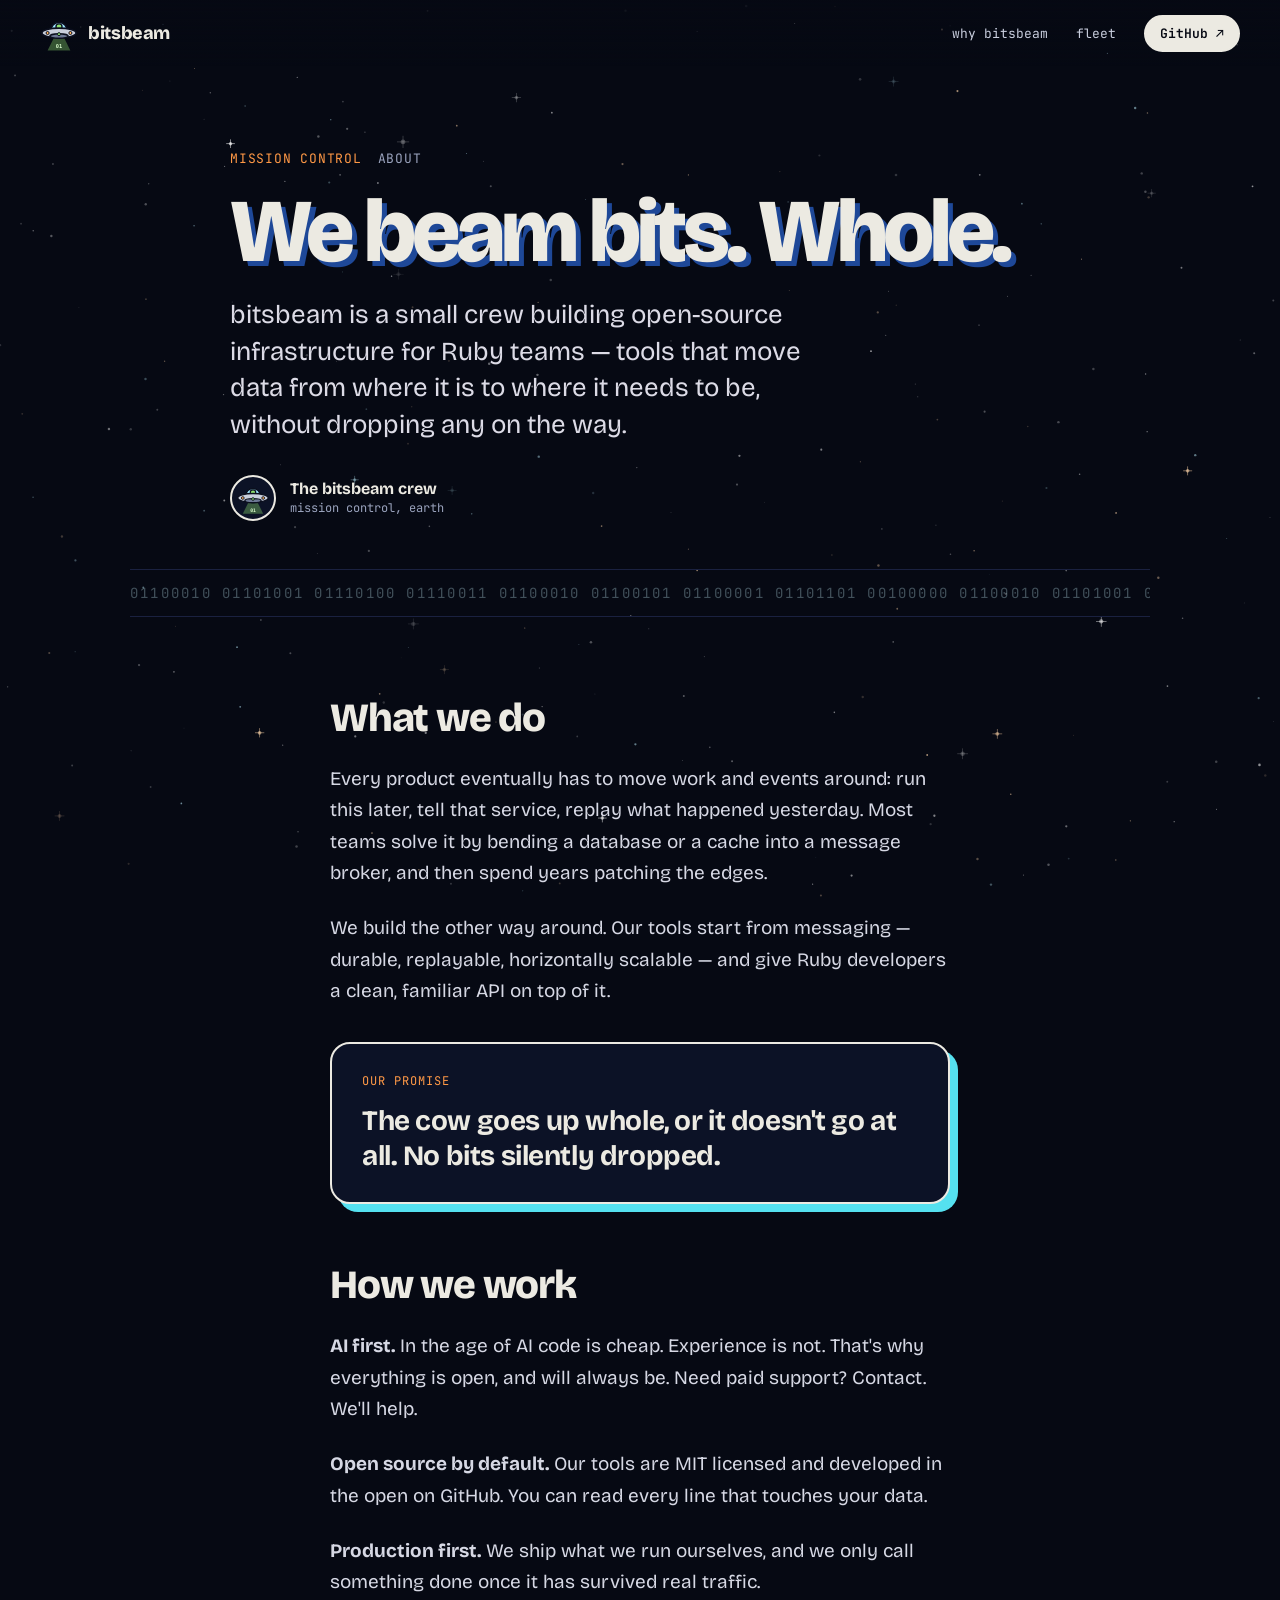
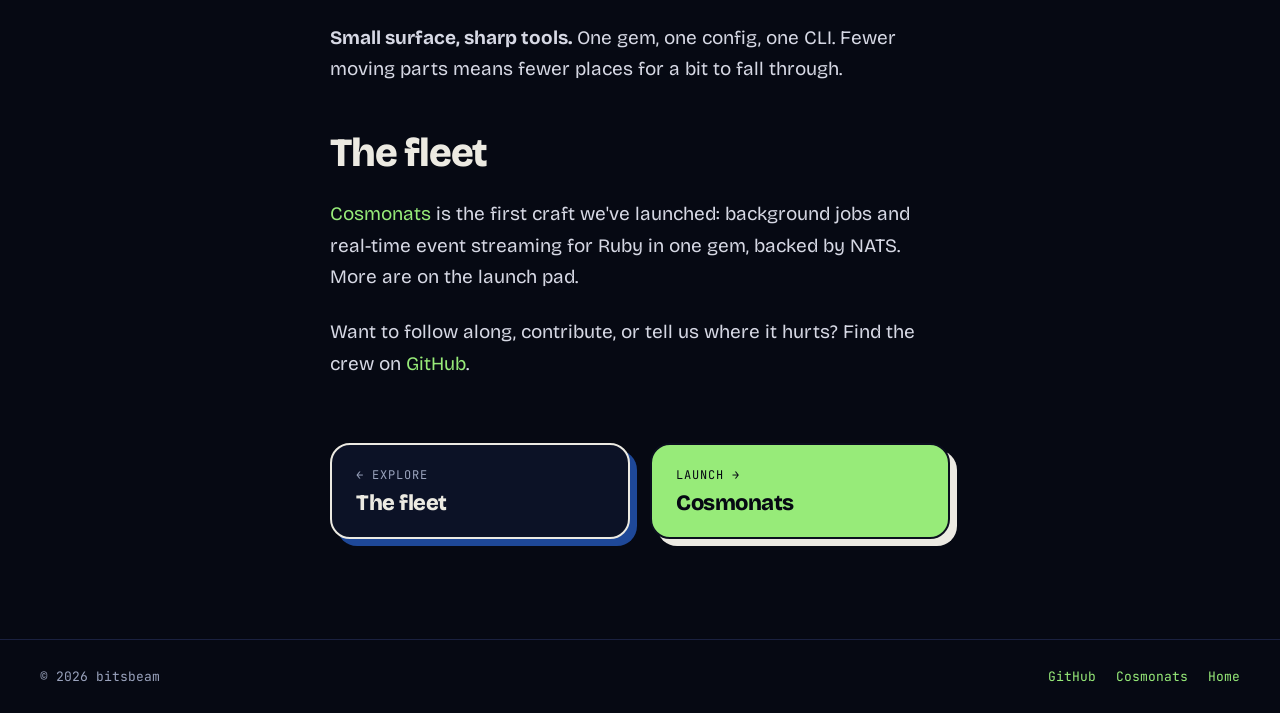
==== about.html @ 46e5582b "feat: add bitsbeam company site with fleet and about page" ====
<!DOCTYPE html>
<html lang="en">
<head>
  <meta charset="utf-8">
  <meta name="viewport" content="width=device-width, initial-scale=1">
  <title>About bitsbeam</title>
  <meta name="description" content="bitsbeam builds open-source infrastructure for Ruby teams — messaging-first tools that move every bit from where it is to where it needs to be.">
  <meta name="theme-color" content="#060913">
  <meta property="og:title" content="About bitsbeam">
  <meta property="og:description" content="Open-source, messaging-first infrastructure for Ruby teams.">
  <meta property="og:image" content="assets/img/logo.svg">
  <link rel="icon" href="assets/img/logo.svg" type="image/svg+xml">

  <link rel="preconnect" href="https://fonts.googleapis.com">
  <link rel="preconnect" href="https://fonts.gstatic.com" crossorigin>
  <link rel="stylesheet" href="https://fonts.googleapis.com/css2?family=Bricolage+Grotesque:opsz,wght@12..96,400..800&family=JetBrains+Mono:wght@400;600&display=swap">
  <link rel="stylesheet" href="assets/application.css">
  <script src="assets/application.js" defer></script>
</head>
<body data-theme="bitsbeam">
  <canvas class="starfield" data-starfield data-density="0.75" data-parallax="0.2" data-shooting-stars="false" aria-hidden="true"></canvas>

  <header class="site-nav">
    <a class="brand" href="index.html" aria-label="bitsbeam home">
      <img class="brand__logo" src="assets/img/logo.svg" alt="" width="38" height="38">
      <span class="brand__name">bitsbeam</span>
    </a>
    <nav class="site-nav__links" aria-label="Primary">
      <a class="nav-secondary" href="index.html#why">why bitsbeam</a>
      <a href="index.html#fleet">fleet</a>
      <a class="pill-link" href="https://github.com/bitsbeam">GitHub ↗</a>
    </nav>
  </header>

  <main>
    <header class="post-header">
      <div class="post-meta">
        <span class="post-meta__accent">Mission control</span>
        <span>About</span>
      </div>
      <h1 class="post-title">We beam bits. Whole.</h1>
      <p class="post-lede">bitsbeam is a small crew building open-source infrastructure for Ruby teams — tools that move data from where it is to where it needs to be, without dropping any on the way.</p>
      <div class="byline">
        <div class="byline__avatar"><img src="assets/img/logo.svg" alt=""></div>
        <div class="byline__text">
          <span class="byline__name">The bitsbeam crew</span>
          <span class="byline__role">mission control, earth</span>
        </div>
      </div>
    </header>

    <div class="ticker" aria-hidden="true">
      <div class="ticker__line">01100010 01101001 01110100 01110011 01100010 01100101 01100001 01101101 00100000 01100010 01101001 01110100 01110011 01100010 01100101 01100001 01101101 00100000 01100010 01101001 01110100 01110011 01100010 01100101 01100001 01101101</div>
    </div>

    <article class="post-body">
      <h2>What we do</h2>
      <p>Every product eventually has to move work and events around: run this later, tell that service, replay what happened yesterday. Most teams solve it by bending a database or a cache into a message broker, and then spend years patching the edges.</p>
      <p>We build the other way around. Our tools start from messaging — durable, replayable, horizontally scalable — and give Ruby developers a clean, familiar API on top of it.</p>

      <aside class="panel crew-note">
        <span class="crew-note__label">Our promise</span>
        <p class="crew-note__text">The cow goes up whole, or it doesn't go at all. No bits silently dropped.</p>
      </aside>

      <h2>How we work</h2>
      <p><strong>AI first.</strong> In the age of AI code is cheap. Experience is not. That's why everything is open, and will always be. Need paid support? Contact. We'll help.</p>
      <p><strong>Open source by default.</strong> Our tools are MIT licensed and developed in the open on GitHub. You can read every line that touches your data.</p>
      <p><strong>Production first.</strong> We ship what we run ourselves, and we only call something done once it has survived real traffic.</p>
      <p><strong>Small surface, sharp tools.</strong> One gem, one config, one CLI. Fewer moving parts means fewer places for a bit to fall through.</p>

      <h2>The fleet</h2>
      <p><a href="https://cosmonats.bitsbeam.com">Cosmonats</a> is the first craft we've launched: background jobs and real-time event streaming for Ruby in one gem, backed by NATS. More are on the launch pad.</p>
      <p>Want to follow along, contribute, or tell us where it hurts? Find the crew on <a href="https://github.com/bitsbeam">GitHub</a>.</p>
    </article>

    <nav class="post-pager" aria-label="More">
      <a class="pager-card" href="index.html#fleet">
        <span class="pager-card__label">← Explore</span>
        <span class="pager-card__title">The fleet</span>
      </a>
      <a class="pager-card pager-card--primary" href="https://cosmonats.bitsbeam.com">
        <span class="pager-card__label">Launch →</span>
        <span class="pager-card__title">Cosmonats</span>
      </a>
    </nav>
  </main>

  <footer class="site-footer">
    <span>© 2026 bitsbeam</span>
    <nav class="site-footer__links" aria-label="Footer">
      <a href="https://github.com/bitsbeam">GitHub</a>
      <a href="https://cosmonats.bitsbeam.com">Cosmonats</a>
      <a href="index.html">Home</a>
    </nav>
  </footer>
</body>
</html>
---- assets/application.css ----
/* ==========================================================================
   Cosmonats / bitsbeam — application.css
   Single stylesheet for every page. Plain CSS, no build step.

   Contents
     1. Base        tokens (CSS variables), reset, utilities, keyframes
     2. Components  nav, buttons, panels, code + syntax, post cards, pager, footer
     3. Home        hero + UFO scene, beam, blog teaser, journey, code, about
     4. Post        article layout, crew note, comparison table
     5. Sites       per-site bits: cosmonats rocket hero, bitsbeam theme + fleet

   Shared by cosmonats.bitsbeam.com/ and bitsbeam.com/ — keep both copies identical.

   Conventions
     - BEM-ish names: .block, .block__element, .block--modifier
     - State classes: .is-active (toggled by application.js)
     - All colors / fonts / radii live in :root — change them there.
   ========================================================================== */


/* 1. Base ================================================================== */

:root {
  /* Surfaces */
  --color-bg: #060913;
  --color-panel: #0c1226;
  --color-panel-deep: #0a0f20;

  /* Ink */
  --color-ink: #ECEAE2;
  --color-lede: #dcdbe6;
  --color-text: #d6d8e4;
  --color-soft: #c9cede;
  --color-muted: #9aa3bd;
  --color-bits: #c9f4ff;

  /* Lines */
  --color-line-faint: #1a2140;
  --color-line: #1f2847;
  --color-line-2: #2b3658;
  --color-line-3: #3a4670;
  --color-outline: #0b0f1e;

  /* Accents */
  --color-cyan: oklch(0.84 0.12 205);
  --color-orange: oklch(0.78 0.16 55);
  --color-indigo: oklch(0.42 0.14 262);

  /* Syntax highlighting */
  --syn-keyword: var(--color-orange);
  --syn-const: var(--color-cyan);
  --syn-symbol: #f3a6b8;
  --syn-literal: #ffe27a;
  --syn-method: #b9a7ff;

  /* Type */
  --font-display: 'Bricolage Grotesque', system-ui, sans-serif;
  --font-mono: 'JetBrains Mono', ui-monospace, monospace;

  /* Layout */
  --container: 1240px;
  --gutter: clamp(20px, 4vw, 40px);
  --radius-sm: 14px;
  --radius: 20px;
  --radius-lg: 24px;
  --shadow-hard: 8px 8px 0 var(--color-indigo);
  --shadow-hard-active: 8px 8px 0 var(--color-cyan);
}

*, *::before, *::after { box-sizing: border-box; }

html { scroll-behavior: smooth; }

body {
  margin: 0;
  min-height: 100vh;
  background: var(--color-bg);
  color: var(--color-ink);
  font-family: var(--font-display);
  overflow-x: hidden;
  -webkit-font-smoothing: antialiased;
}

h1, h2, h3, p, ol, ul, figure { margin: 0; }
img { display: block; max-width: 100%; }
button { font: inherit; }

a { color: var(--color-cyan); text-decoration: none; }
a:hover { color: var(--color-ink); }
:focus-visible { outline: 2px solid var(--color-cyan); outline-offset: 3px; border-radius: 6px; }
::selection { background: var(--color-cyan); color: var(--color-bg); }

/* Utilities ---------------------------------------------------------------- */

.container {
  position: relative;
  z-index: 2;
  max-width: var(--container);
  margin: 0 auto;
  padding-inline: var(--gutter);
}

.eyebrow {
  font-family: var(--font-mono);
  font-size: 13px;
  letter-spacing: 0.08em;
  text-transform: uppercase;
  color: var(--color-cyan);
}
.eyebrow--orange { color: var(--color-orange); }

.section-title {
  font-size: clamp(40px, 6vw, 72px);
  line-height: 0.95;
  font-weight: 800;
  letter-spacing: -0.035em;
  text-wrap: balance;
}

.mono { font-family: var(--font-mono); }

.visually-hidden {
  position: absolute !important;
  width: 1px; height: 1px;
  overflow: hidden; clip: rect(0 0 0 0); white-space: nowrap;
}

/* Keyframes ---------------------------------------------------------------- */

@keyframes bob      { 0%,100% { transform: translateY(0) } 50% { transform: translateY(-8px) } }
@keyframes cowfloat { 0%,100% { transform: translateY(0) rotate(-5deg) } 50% { transform: translateY(-16px) rotate(4deg) } }
@keyframes rise     { 0% { transform: translateY(55%); opacity: 0 } 15% { opacity: 1 } 80% { opacity: 1 } 100% { transform: translateY(-70%); opacity: 0 } }
@keyframes blink    { 0%,49% { opacity: 1 } 50%,100% { opacity: .25 } }
@keyframes flame    { 0%,100% { transform: scaleY(1) } 50% { transform: scaleY(1.4) } }
@keyframes puff     { 0%,100% { transform: scale(.86) } 50% { transform: scale(1.08) } }
@keyframes hint     { 0%,100% { transform: translateY(0) } 50% { transform: translateY(7px) } }

.anim-blink { animation: blink 1.2s infinite; }
.anim-blink.delay-1 { animation-delay: .3s; }
.anim-blink.delay-2 { animation-delay: .6s; }
.anim-blink.delay-3 { animation-delay: .9s; }

@media (prefers-reduced-motion: reduce) {
  html { scroll-behavior: auto; }
}


/* 2. Components ============================================================ */

/* Starfield --------------------------------------------------------------- */
.starfield {
  position: fixed;
  inset: 0;
  width: 100vw;
  height: 100vh;
  z-index: 0;
  pointer-events: none;
}

/* Reading progress -------------------------------------------------------- */
.reading-progress {
  position: fixed;
  top: 0; left: 0;
  z-index: 30;
  height: 3px;
  width: 0;
  background: var(--color-cyan);
  box-shadow: 0 0 12px var(--color-cyan);
}

/* Site nav ---------------------------------------------------------------- */
.site-nav {
  position: fixed;
  top: 0; left: 0; right: 0;
  z-index: 20;
  display: flex;
  align-items: center;
  justify-content: space-between;
  gap: 16px;
  padding: 14px clamp(16px, 4vw, 40px);
  background: linear-gradient(#060913ee, #06091300);
}

.brand { display: flex; align-items: center; gap: 10px; color: var(--color-ink); }
.brand:hover { color: var(--color-ink); }
.brand__logo { width: 38px; height: 38px; object-fit: contain; }
.brand__name { font-weight: 800; font-size: 18px; letter-spacing: -0.02em; }
.brand__by { font-family: var(--font-mono); font-size: 11px; color: var(--color-muted); }

.site-nav__links {
  display: flex;
  align-items: center;
  gap: clamp(12px, 2.4vw, 28px);
  font-family: var(--font-mono);
  font-size: 13px;
}
.site-nav__links a { color: var(--color-soft); }
.site-nav__links a:hover { color: var(--color-ink); }
.site-nav__links .pill-link {
  color: var(--color-bg);
  background: var(--color-ink);
  padding: 8px 14px;
  border-radius: 999px;
  font-weight: 600;
  border: 2px solid var(--color-ink);
}
.site-nav__links .pill-link:hover { color: var(--color-bg); background: var(--color-cyan); border-color: var(--color-cyan); }

/* Mobile nav: keep logo, name, "blog" and GitHub; hide the rest */
@media (max-width: 640px) {
  .brand__by,
  .site-nav__links .nav-secondary { display: none; }
  .site-nav__links { gap: 14px; }
}

/* Buttons ----------------------------------------------------------------- */
.btn {
  display: inline-flex;
  align-items: center;
  gap: 10px;
  padding: 14px 22px;
  border-radius: var(--radius-sm);
  cursor: pointer;
  transition: transform .2s, box-shadow .2s;
}
.btn--primary {
  background: var(--color-cyan);
  color: var(--color-bg);
  font-weight: 700;
  font-size: 17px;
  border: 2.5px solid var(--color-outline);
  box-shadow: 5px 5px 0 var(--color-ink);
}
.btn--primary:hover { color: var(--color-bg); transform: translate(-2px, -2px); box-shadow: 7px 7px 0 var(--color-ink); }
.btn--terminal {
  background: var(--color-panel);
  color: var(--color-ink);
  font-family: var(--font-mono);
  font-size: 14px;
  padding: 14px 18px;
  border: 2px solid var(--color-line-2);
}
.btn--terminal:hover { border-color: var(--color-cyan); }
.btn__prompt { color: var(--color-muted); }
.btn__hint { color: var(--color-cyan); font-size: 12px; }

.copy-btn {
  font-family: var(--font-mono);
  font-size: 12px;
  background: transparent;
  color: var(--color-cyan);
  border: 1.5px solid var(--color-line-3);
  border-radius: 999px;
  padding: 6px 12px;
  cursor: pointer;
}
.copy-btn:hover { border-color: var(--color-cyan); }

/* Panels & chips ---------------------------------------------------------- */
.panel {
  background: var(--color-panel);
  border: 2px solid var(--color-ink);
  border-radius: var(--radius);
  box-shadow: var(--shadow-hard);
}

.chip {
  font-family: var(--font-mono);
  font-size: 12px;
  color: var(--color-ink);
  border: 1.5px solid var(--color-line-3);
  border-radius: 999px;
  padding: 5px 11px;
}
.chip-list { display: flex; flex-wrap: wrap; gap: 8px; list-style: none; padding: 0; }

.badge {
  color: var(--color-bg);
  background: var(--color-cyan);
  padding: 2px 8px;
  border-radius: 999px;
}

/* Code block + syntax ----------------------------------------------------- */
.code-block {
  background: var(--color-panel);
  border: 2px solid var(--color-ink);
  border-radius: var(--radius);
  overflow: hidden;
  display: flex;
  flex-direction: column;
}
.code-block--raised { box-shadow: var(--shadow-hard); }
.code-block__head {
  display: flex;
  justify-content: space-between;
  gap: 12px;
  padding: 12px 18px;
  border-bottom: 2px solid var(--color-line);
  font-family: var(--font-mono);
  font-size: 12px;
  color: var(--color-muted);
}
.code-block__lang { color: var(--color-cyan); }
.code-block pre {
  margin: 0;
  padding: 20px 18px;
  overflow-x: auto;
  font-family: var(--font-mono);
  font-size: 14px;
  line-height: 1.6;
  color: var(--color-ink);
}

.tok-k { color: var(--syn-keyword); }  /* keywords: class, def, end, true */
.tok-c { color: var(--syn-const); }    /* constants / class names */
.tok-s { color: var(--syn-symbol); }   /* symbols / keys */
.tok-l { color: var(--syn-literal); }  /* strings, numbers */
.tok-m { color: var(--syn-method); }   /* method calls */

code.inline {
  font-family: var(--font-mono);
  font-size: 0.85em;
  color: var(--syn-symbol);
}

/* Post meta --------------------------------------------------------------- */
.post-meta {
  display: flex;
  flex-wrap: wrap;
  gap: 14px;
  font-family: var(--font-mono);
  font-size: 12px;
  letter-spacing: 0.04em;
  text-transform: uppercase;
  color: var(--color-muted);
}
.post-meta__accent { color: var(--color-orange); }

/* Post feature card ------------------------------------------------------- */
.post-feature {
  display: grid;
  grid-template-columns: repeat(auto-fit, minmax(min(100%, 380px), 1fr));
  background: var(--color-panel);
  border: 2px solid var(--color-ink);
  border-radius: var(--radius-lg);
  box-shadow: var(--shadow-hard);
  overflow: hidden;
  color: var(--color-ink);
  transition: transform .25s, box-shadow .25s;
}
.post-feature:hover { color: var(--color-ink); transform: translate(-3px, -3px); box-shadow: 11px 11px 0 var(--color-cyan); }

.post-feature__art {
  position: relative;
  min-height: 240px;
  background: var(--color-panel-deep);
  border-right: 2px solid var(--color-line);
  overflow: hidden;
  display: flex;
  align-items: center;
  justify-content: center;
  padding: 28px;
}
.post-feature__bits {
  position: absolute;
  inset: 20px;
  font-family: var(--font-mono);
  font-size: 15px;
  line-height: 1.5;
  letter-spacing: 0.14em;
  color: rgba(201, 244, 255, 0.25);
  word-break: break-all;
}
.post-feature__emblem {
  position: relative;
  display: flex;
  flex-direction: column;
  align-items: center;
  gap: 6px;
  font-family: var(--font-mono);
}
.post-feature__emblem-text {
  font-size: clamp(34px, 4.4vw, 58px);
  font-weight: 600;
  white-space: nowrap;
  letter-spacing: -0.02em;
  line-height: 1;
}
.post-feature__emblem-tag {
  font-size: 12px;
  color: var(--color-orange);
  letter-spacing: 0.08em;
  text-transform: uppercase;
}
.post-feature__body {
  padding: 32px clamp(24px, 3vw, 40px);
  display: flex;
  flex-direction: column;
  gap: 16px;
  justify-content: center;
}
.post-feature__title {
  font-size: clamp(28px, 3.4vw, 40px);
  line-height: 1.02;
  font-weight: 800;
  letter-spacing: -0.03em;
  text-wrap: balance;
}
.post-feature__excerpt { font-size: 17px; line-height: 1.5; color: var(--color-soft); text-wrap: pretty; }
.read-more { font-family: var(--font-mono); font-size: 14px; color: var(--color-cyan); }

/* Post list row ----------------------------------------------------------- */
.post-list { display: flex; flex-direction: column; gap: 14px; list-style: none; padding: 0; }
.post-list__label {
  font-family: var(--font-mono);
  font-size: 12px;
  color: var(--color-muted);
  letter-spacing: 0.08em;
  text-transform: uppercase;
}
.post-row {
  display: grid;
  grid-template-columns: minmax(0, 1fr) auto;
  align-items: center;
  gap: 20px;
  padding: 20px 24px;
  background: var(--color-panel-deep);
  border: 1.5px solid var(--color-line-2);
  border-radius: 16px;
  color: var(--color-ink);
  transition: border-color .2s, transform .2s;
}
.post-row:hover { color: var(--color-ink); border-color: var(--color-cyan); transform: translateX(4px); }
.post-row__text { display: flex; flex-direction: column; gap: 6px; min-width: 0; }
.post-row__title { font-size: clamp(20px, 2.2vw, 24px); line-height: 1.1; font-weight: 800; letter-spacing: -0.02em; }
.post-row__excerpt { font-size: 15px; color: var(--color-muted); }
.post-row__arrow { font-family: var(--font-mono); font-size: 20px; color: var(--color-cyan); }

/* Post pager (prev / next) ------------------------------------------------ */
.post-pager {
  position: relative;
  z-index: 2;
  max-width: 700px;
  margin: 0 auto;
  padding: 24px var(--gutter) 100px;
  display: grid;
  grid-template-columns: repeat(auto-fit, minmax(min(100%, 280px), 1fr));
  gap: 20px;
}
.pager-card {
  display: flex;
  flex-direction: column;
  gap: 8px;
  background: var(--color-panel);
  color: var(--color-ink);
  border: 2px solid var(--color-ink);
  border-radius: var(--radius);
  box-shadow: 7px 7px 0 var(--color-indigo);
  padding: 22px 24px;
  transition: transform .2s, box-shadow .2s;
}
.pager-card:hover { color: var(--color-ink); transform: translate(-2px, -2px); box-shadow: 9px 9px 0 var(--color-cyan); }
.pager-card--primary {
  background: var(--color-cyan);
  color: var(--color-bg);
  border: 2.5px solid var(--color-outline);
  box-shadow: 7px 7px 0 var(--color-ink);
}
.pager-card--primary:hover { color: var(--color-bg); box-shadow: 9px 9px 0 var(--color-ink); }
.pager-card__label { font-family: var(--font-mono); font-size: 12px; letter-spacing: 0.08em; text-transform: uppercase; color: var(--color-muted); }
.pager-card--primary .pager-card__label { color: var(--color-bg); }
.pager-card__title { font-size: 22px; line-height: 1.1; font-weight: 800; letter-spacing: -0.02em; }

/* Footer ------------------------------------------------------------------ */
.site-footer {
  position: relative;
  z-index: 2;
  border-top: 1.5px solid var(--color-line-faint);
  padding: 28px var(--gutter);
  display: flex;
  flex-wrap: wrap;
  justify-content: space-between;
  gap: 16px;
  font-family: var(--font-mono);
  font-size: 13px;
  color: var(--color-muted);
}
.site-footer__links { display: flex; gap: 20px; }


/* 3. Home ================================================================== */

/* Hero -------------------------------------------------------------------- */
.hero {
  min-height: 100vh;
  padding-top: 110px;
  padding-bottom: 60px;
  display: grid;
  grid-template-columns: repeat(auto-fit, minmax(min(100%, 340px), 1fr));
  align-items: center;
  gap: 32px;
}
.hero__copy { display: flex; flex-direction: column; gap: 22px; }
.hero__title {
  font-size: clamp(64px, 10vw, 150px);
  line-height: 0.88;
  font-weight: 800;
  letter-spacing: -0.045em;
  text-shadow: 5px 5px 0 var(--color-indigo);
}
.hero__lede {
  font-size: clamp(19px, 2vw, 24px);
  line-height: 1.35;
  max-width: 30ch;
  text-wrap: pretty;
  color: var(--color-lede);
}
.hero__tagline { font-family: var(--font-mono); font-size: 14px; line-height: 1.6; color: var(--color-muted); }
.hero__actions { display: flex; flex-wrap: wrap; gap: 14px; margin-top: 8px; }

.scroll-hint {
  position: absolute;
  left: 50%;
  bottom: 22px;
  transform: translateX(-50%);
  display: flex;
  flex-direction: column;
  align-items: center;
  gap: 6px;
  font-family: var(--font-mono);
  font-size: 12px;
  color: var(--color-muted);
}
.scroll-hint__arrow { font-size: 16px; animation: hint 1.6s ease-in-out infinite; }

/* UFO + cow illustration -------------------------------------------------- */
.ufo-scene {
  position: relative;
  width: 100%;
  max-width: 520px;
  justify-self: center;
  aspect-ratio: 400 / 480;
}
.ufo-scene__layer {
  position: absolute;
  inset: 0;
  width: 100%;
  height: 100%;
  overflow: visible;
}
.ufo-scene__layer--front { z-index: 2; pointer-events: none; }
.ufo-scene__ufo { animation: bob 4s ease-in-out infinite; }
.ufo-scene__cow { transform-box: fill-box; transform-origin: center; animation: cowfloat 5s ease-in-out infinite; }

/* Binary data rising inside the tractor beam */
.beam {
  position: absolute;
  inset: 0;
  z-index: 1;
  clip-path: polygon(40% 26.7%, 60% 26.7%, 85% 89.6%, 15% 89.6%);
  filter: blur(0.8px);
  -webkit-mask-image: linear-gradient(to top, #000 0%, #000 25%, rgba(0,0,0,.15) 80%, transparent 92%);
          mask-image: linear-gradient(to top, #000 0%, #000 25%, rgba(0,0,0,.15) 80%, transparent 92%);
}
.beam__col { position: absolute; top: 22%; height: 70%; overflow: hidden; }
.beam__bits {
  width: 1ch;
  word-break: break-all;
  font-family: var(--font-mono);
  font-size: 13px;
  line-height: 1.15;
  color: var(--color-bits);
  opacity: 0;
  animation: rise var(--dur, 4s) linear var(--delay, 0s) infinite;
}

/* Blog teaser ------------------------------------------------------------- */
.blog {
  padding-top: 100px;
  padding-bottom: 40px;
  display: flex;
  flex-direction: column;
  gap: 32px;
}
.section-head { display: flex; justify-content: space-between; align-items: flex-end; gap: 20px; flex-wrap: wrap; }
.section-head__titles { display: flex; flex-direction: column; gap: 12px; }
.section-head__meta { font-family: var(--font-mono); font-size: 13px; color: var(--color-muted); }
.blog__archive { display: flex; flex-direction: column; gap: 14px; }

/* Journey ----------------------------------------------------------------- */
.journey { position: relative; z-index: 2; padding-top: 60px; }
.journey__intro {
  max-width: 760px;
  margin: 0 auto;
  padding: 0 24px 40px;
  text-align: center;
  display: flex;
  flex-direction: column;
  gap: 14px;
  align-items: center;
}
.journey__map { position: relative; }
.journey__svg { position: absolute; left: 0; top: 0; pointer-events: none; overflow: visible; }
.journey__track { fill: none; stroke: var(--color-line-2); stroke-width: 2.5; stroke-dasharray: 2 10; stroke-linecap: round; }
.journey__trail { fill: none; stroke: var(--color-cyan); stroke-width: 3; stroke-linecap: round; opacity: .9; }
.journey[data-trail="false"] .journey__trail { opacity: 0; }

.journey__markers { position: absolute; inset: 0; z-index: 2; pointer-events: none; }
.journey__marker {
  position: absolute;
  transform: translate(-50%, -50%);
  width: 48px; height: 48px;
  border-radius: 50%;
  border: 2px dashed var(--color-line-3);
  background: var(--color-panel-deep);
  display: grid;
  place-items: center;
  font-family: var(--font-mono);
  font-size: 12px;
  color: var(--color-muted);
  transition: all .4s;
}
.journey__marker.is-active { border-style: solid; border-color: var(--color-cyan); color: var(--color-ink); }

.journey__stops { list-style: none; padding: 0; }
.journey__stop {
  position: relative;
  z-index: 3;
  min-height: 82vh;
  display: flex;
  align-items: center;
  justify-content: flex-end;
  padding: 0 clamp(14px, 6vw, 96px);
}
.journey__stop:nth-child(even) { justify-content: flex-start; }

.waypoint {
  width: min(470px, calc(100% - 80px));
  background: var(--color-panel);
  border: 2px solid var(--color-ink);
  border-radius: var(--radius);
  padding: 28px 28px 26px;
  display: flex;
  flex-direction: column;
  gap: 14px;
  box-shadow: 8px 8px 0 var(--color-line-faint);
  opacity: 0.4;
  transform: translateY(18px);
  transition: opacity .45s, transform .45s, box-shadow .45s;
}
.waypoint.is-active { opacity: 1; transform: translateY(0); box-shadow: var(--shadow-hard-active); }
.waypoint__head {
  display: flex;
  justify-content: space-between;
  gap: 12px;
  font-family: var(--font-mono);
  font-size: 12px;
  letter-spacing: 0.06em;
  text-transform: uppercase;
}
.waypoint__tag { color: var(--color-orange); }
.waypoint__num { color: var(--color-muted); }
.waypoint__title { font-size: clamp(26px, 3vw, 34px); line-height: 1.02; font-weight: 800; letter-spacing: -0.025em; text-wrap: balance; }
.waypoint__body { font-size: 17px; line-height: 1.5; color: var(--color-soft); text-wrap: pretty; }

/* Vehicle that rides the path */
.vehicle {
  position: absolute;
  left: 0; top: 0;
  z-index: 4;
  pointer-events: none;
  will-change: transform;
  filter: drop-shadow(0 0 18px rgba(127, 227, 255, .35));
}
.vehicle svg { display: block; overflow: visible; }
.journey[data-vehicle="rocket"] .vehicle__ufo,
.journey[data-vehicle="ufo"] .vehicle__rocket { display: none; }
.vehicle__flame { transform-origin: 30px 84px; animation: flame .18s ease-in-out infinite; }
.vehicle__ufo .anim-blink { animation-duration: 1s; }

/* Code section ------------------------------------------------------------ */
.code-section {
  padding-top: 120px;
  padding-bottom: 60px;
  display: flex;
  flex-direction: column;
  gap: 36px;
}
.code-section__head { display: flex; flex-direction: column; gap: 12px; max-width: 720px; }
.code-grid { display: grid; grid-template-columns: repeat(auto-fit, minmax(min(100%, 460px), 1fr)); gap: 28px; }
.code-grid .code-block__head { padding: 14px 20px; }
.code-grid pre { padding: 22px 20px; }

.install-list { display: flex; flex-direction: column; gap: 14px; list-style: none; padding: 0; }
.install-row {
  display: flex;
  align-items: center;
  gap: 16px;
  flex-wrap: wrap;
  background: var(--color-panel-deep);
  border: 1.5px solid var(--color-line-2);
  border-radius: var(--radius-sm);
  padding: 14px 18px;
}
.install-row__label { font-family: var(--font-mono); font-size: 12px; color: var(--color-orange); min-width: 84px; }
.install-row__cmd {
  flex: 1;
  min-width: 0;
  font-family: var(--font-mono);
  font-size: 14px;
  color: var(--color-ink);
  overflow-x: auto;
  white-space: pre;
}

/* About bitsbeam ---------------------------------------------------------- */
.about {
  padding-top: 120px;
  padding-bottom: 80px;
  display: grid;
  grid-template-columns: repeat(auto-fit, minmax(min(100%, 420px), 1fr));
  gap: 48px;
  align-items: center;
}
.about__copy { display: flex; flex-direction: column; gap: 18px; }
.about__text { font-size: 19px; line-height: 1.55; color: var(--color-soft); max-width: 46ch; text-wrap: pretty; }
.bits-panel {
  position: relative;
  border-radius: var(--radius-lg);
  padding: 28px;
  display: flex;
  flex-direction: column;
  gap: 20px;
  overflow: hidden;
}
.bits-panel__bits {
  font-family: var(--font-mono);
  font-size: clamp(18px, 2.4vw, 26px);
  line-height: 1.3;
  color: var(--color-bits);
  word-break: break-all;
  letter-spacing: 0.12em;
  opacity: 0.9;
}
.bits-panel__foot {
  display: flex;
  justify-content: space-between;
  align-items: center;
  gap: 12px;
  flex-wrap: wrap;
  font-family: var(--font-mono);
  font-size: 13px;
  color: var(--color-muted);
}
.bits-panel__caption { color: var(--color-orange); }


/* 4. Post ================================================================== */

.post-header {
  position: relative;
  z-index: 2;
  max-width: 900px;
  margin: 0 auto;
  padding: 150px var(--gutter) 48px;
  display: flex;
  flex-direction: column;
  gap: 24px;
}
.post-header .post-meta { font-size: 13px; letter-spacing: 0.06em; gap: 16px; }

.post-title {
  font-size: clamp(46px, 7vw, 96px);
  line-height: 0.92;
  font-weight: 800;
  letter-spacing: -0.045em;
  text-wrap: balance;
  text-shadow: 5px 5px 0 var(--color-indigo);
}
.post-lede {
  font-size: clamp(20px, 2.2vw, 26px);
  line-height: 1.4;
  color: var(--color-lede);
  max-width: 36ch;
  text-wrap: pretty;
}

.byline { display: flex; align-items: center; gap: 14px; padding-top: 8px; }
.byline__avatar {
  width: 46px; height: 46px;
  border-radius: 50%;
  background: var(--color-panel);
  border: 2px solid var(--color-ink);
  display: grid;
  place-items: center;
  overflow: hidden;
}
.byline__avatar img { width: 34px; height: 34px; object-fit: contain; }
.byline__text { display: flex; flex-direction: column; gap: 2px; }
.byline__name { font-weight: 700; font-size: 16px; }
.byline__role { font-family: var(--font-mono); font-size: 12px; color: var(--color-muted); }

.ticker {
  position: relative;
  z-index: 2;
  max-width: 1100px;
  margin: 0 auto;
  padding: 0 var(--gutter);
}
.ticker__line {
  font-family: var(--font-mono);
  font-size: 14px;
  letter-spacing: 0.16em;
  color: rgba(201, 244, 255, 0.3);
  white-space: nowrap;
  overflow: hidden;
  border-top: 1.5px solid var(--color-line-faint);
  border-bottom: 1.5px solid var(--color-line-faint);
  padding: 14px 0;
}

/* Article body ------------------------------------------------------------ */
.post-body {
  position: relative;
  z-index: 2;
  max-width: 700px;
  margin: 0 auto;
  padding: 56px var(--gutter) 40px;
  display: flex;
  flex-direction: column;
  gap: 24px;
  font-size: 19px;
  line-height: 1.65;
  color: var(--color-text);
}
.post-body p { text-wrap: pretty; }
.post-body h2 {
  margin-top: 24px;
  font-size: clamp(30px, 3.6vw, 40px);
  line-height: 1.05;
  font-weight: 800;
  letter-spacing: -0.03em;
  color: var(--color-ink);
}

.crew-note {
  margin: 12px 0;
  padding: 28px 30px;
  display: flex;
  flex-direction: column;
  gap: 12px;
  box-shadow: var(--shadow-hard-active);
}
.crew-note__label {
  font-family: var(--font-mono);
  font-size: 12px;
  color: var(--color-orange);
  letter-spacing: 0.08em;
  text-transform: uppercase;
}
.crew-note__text {
  font-size: clamp(22px, 2.6vw, 28px);
  line-height: 1.25;
  font-weight: 700;
  color: var(--color-ink);
  letter-spacing: -0.015em;
  text-wrap: pretty;
}

/* Comparison table -------------------------------------------------------- */
.table-wrap { overflow-x: auto; border: 1.5px solid var(--color-line-2); border-radius: 16px; }
.compare { width: 100%; min-width: 440px; border-collapse: collapse; font-size: 15px; line-height: 1.4; }
.compare th, .compare td { padding: 11px 16px; text-align: left; border-bottom: 1px solid var(--color-line-faint); }
.compare thead th {
  padding-block: 12px;
  font-family: var(--font-mono);
  font-size: 12px;
  font-weight: 400;
  color: var(--color-muted);
  border-bottom: 1.5px solid var(--color-line-2);
}
.compare thead th:last-child { color: var(--color-cyan); }
.compare tbody th { color: var(--color-ink); font-weight: 600; }
.compare tbody td:nth-child(2) { color: var(--color-muted); }
.compare tbody td:last-child { color: var(--color-ink); }
.compare tbody tr:last-child > * { border-bottom: 0; }


/* 5. Sites ================================================================= */

/* Cosmonats: rocket lifting off (hero art) -------------------------------- */
.rocket-scene {
  position: relative;
  width: 100%;
  max-width: 520px;
  justify-self: center;
  aspect-ratio: 400 / 480;
}
.rocket-scene svg { display: block; width: 100%; height: 100%; overflow: visible; }
.rocket-scene__rocket { animation: bob 2.6s ease-in-out infinite; }
.rocket-scene__flame { transform-box: fill-box; transform-origin: 50% 0; animation: flame .18s ease-in-out infinite; }
.rocket-scene__puff { transform-box: fill-box; transform-origin: center; animation: puff 2.4s ease-in-out infinite; }
.rocket-scene__planet { animation: bob 7s ease-in-out infinite; }

/* bitsbeam: alien-green accent. <body data-theme="bitsbeam"> ------------- */
/* --color-cyan is the site accent; the theme just swaps its value. */
[data-theme="bitsbeam"] {
  --color-cyan: oklch(0.86 0.17 138);
  --color-bits: #dcffcf;
}

/* bitsbeam: no blur on the beam digits — they glow hot instead */
[data-theme="bitsbeam"] .beam { filter: none; opacity: 0.6; }
[data-theme="bitsbeam"] .beam__bits {
  color: #cfeec2;
  font-weight: 600;
  text-shadow:
    0 0 4px oklch(0.86 0.17 138 / 0.55),
    0 0 12px oklch(0.78 0.16 55 / 0.3);
}

/* bitsbeam: fleet --------------------------------------------------------- */
.fleet {
  padding-top: 100px;
  padding-bottom: 80px;
  display: flex;
  flex-direction: column;
  gap: 32px;
}
.fleet .post-feature__emblem { gap: 14px; }
.fleet .post-feature__emblem img { width: clamp(96px, 12vw, 140px); height: auto; }

/* bitsbeam: fleet grid (one card per product, --craft = its own accent) */
.fleet .post-list__label { margin-top: 12px; }
.fleet .post-list__label a { color: var(--color-cyan); }
.fleet-grid { display: grid; grid-template-columns: repeat(auto-fit, minmax(min(100%, 300px), 1fr)); gap: 24px; }
.craft-card {
  --craft: var(--color-cyan);
  display: flex;
  flex-direction: column;
  gap: 12px;
  padding: 26px 26px 24px;
  background: var(--color-panel);
  color: var(--color-ink);
  border: 2px solid var(--color-ink);
  border-radius: var(--radius);
  box-shadow: var(--shadow-hard);
  transition: transform .2s, box-shadow .2s;
}
.craft-card:hover { color: var(--color-ink); transform: translate(-3px, -3px); box-shadow: 11px 11px 0 var(--craft); }
.craft-card__logo { width: 72px; height: 72px; margin-bottom: 6px; }
.craft-card .post-meta__accent { color: var(--craft); }
.craft-card__title { font-size: clamp(28px, 3vw, 36px); line-height: 1; font-weight: 800; letter-spacing: -0.03em; }
.craft-card__kicker { font-family: var(--font-mono); font-size: 13px; color: var(--craft); }
.craft-card__desc { font-size: 16px; line-height: 1.5; color: var(--color-soft); text-wrap: pretty; flex: 1; }
.craft-card__more { font-family: var(--font-mono); font-size: 13px; color: var(--craft); }
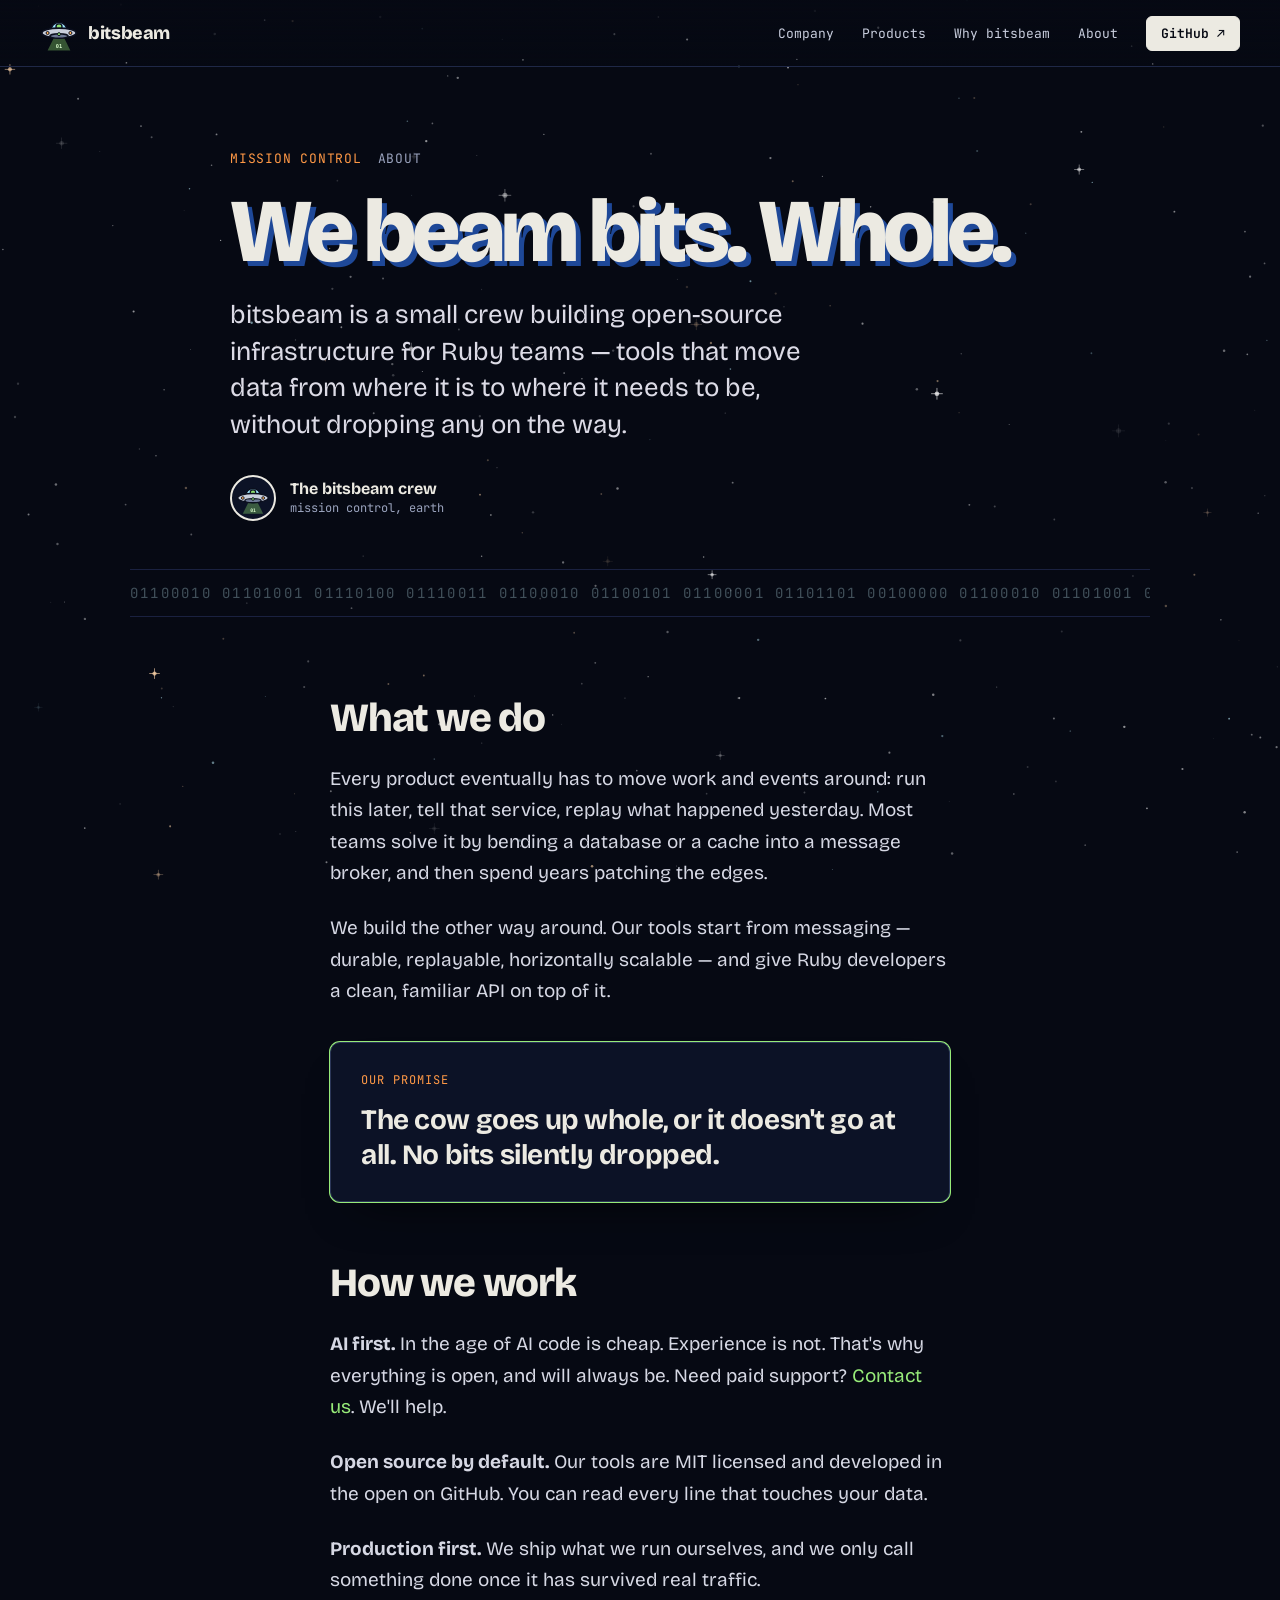
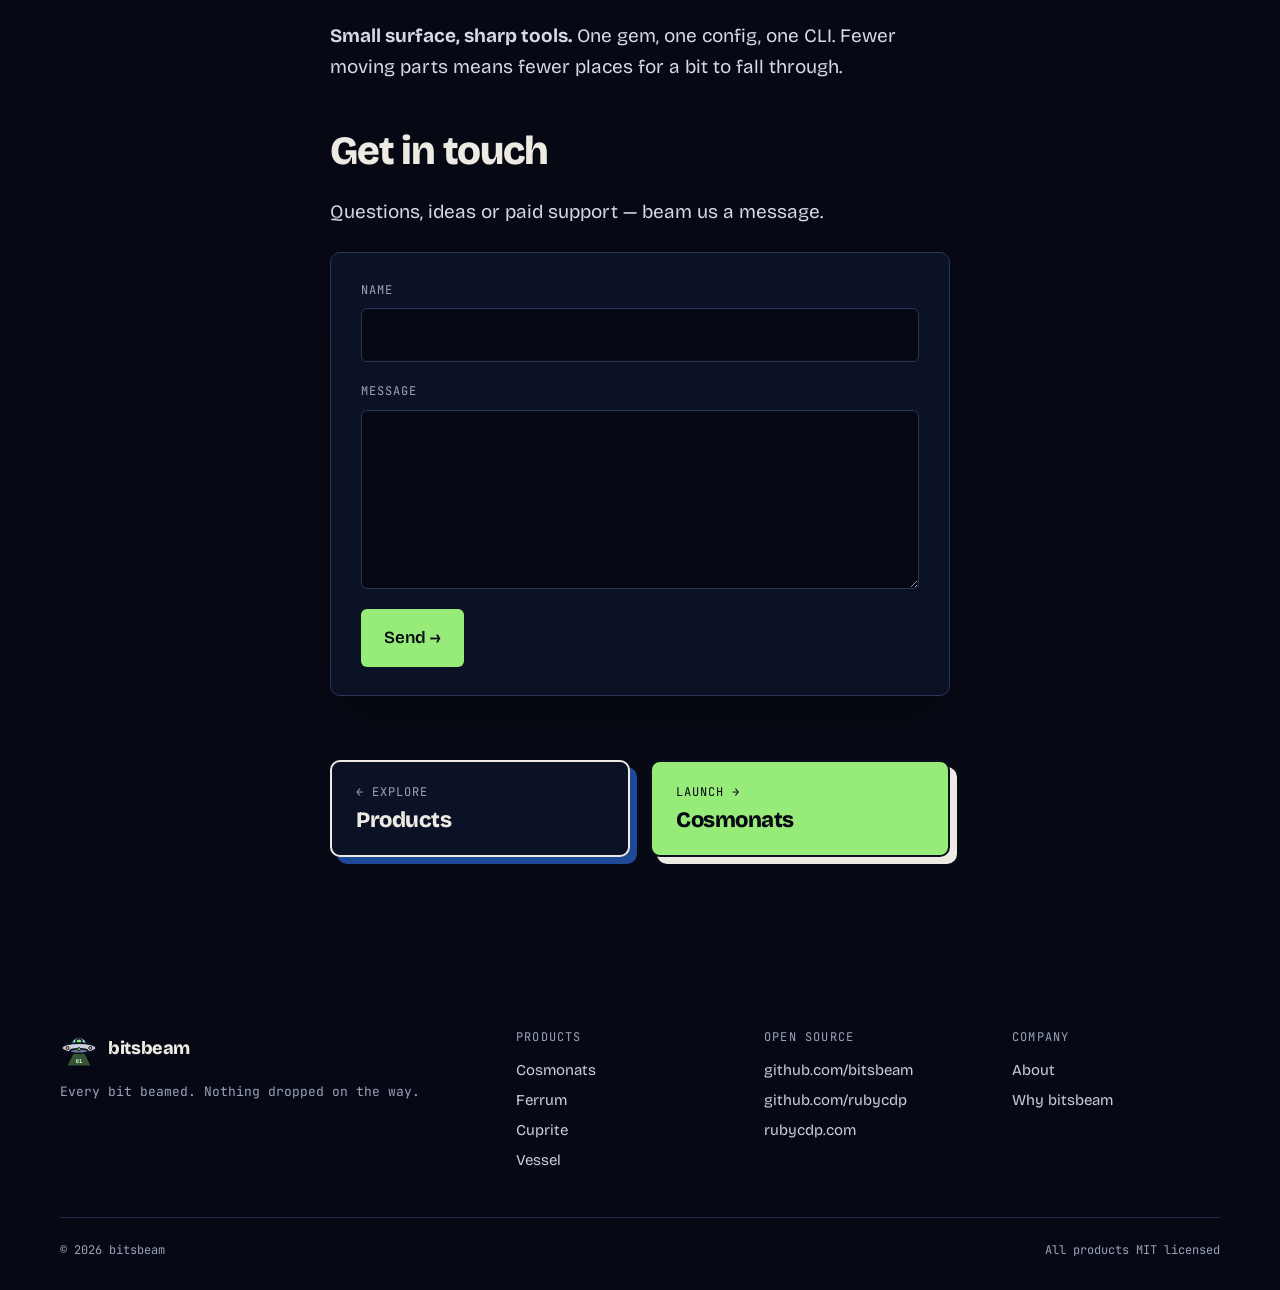
==== commit 2485c114: "feat(about): replace fleet section with mailto contact form" ====
--- a/about.html
+++ b/about.html
@@ -26,8 +26,10 @@
       <span class="brand__name">bitsbeam</span>
     </a>
     <nav class="site-nav__links" aria-label="Primary">
-      <a class="nav-secondary" href="index.html#why">why bitsbeam</a>
-      <a href="index.html#fleet">fleet</a>
+      <a class="nav-secondary" href="index.html#company">Company</a>
+      <a href="index.html#products">Products</a>
+      <a class="nav-secondary" href="index.html#why">Why bitsbeam</a>
+      <a class="nav-secondary" href="about.html" aria-current="page">About</a>
       <a class="pill-link" href="https://github.com/bitsbeam">GitHub ↗</a>
     </nav>
   </header>
@@ -64,20 +66,34 @@
       </aside>
 
       <h2>How we work</h2>
-      <p><strong>AI first.</strong> In the age of AI code is cheap. Experience is not. That's why everything is open, and will always be. Need paid support? Contact. We'll help.</p>
+      <p><strong>AI first.</strong> In the age of AI code is cheap. Experience is not. That's why everything is open, and will always be. Need paid support? <a href="#contact">Contact us</a>. We'll help.</p>
       <p><strong>Open source by default.</strong> Our tools are MIT licensed and developed in the open on GitHub. You can read every line that touches your data.</p>
       <p><strong>Production first.</strong> We ship what we run ourselves, and we only call something done once it has survived real traffic.</p>
       <p><strong>Small surface, sharp tools.</strong> One gem, one config, one CLI. Fewer moving parts means fewer places for a bit to fall through.</p>
 
-      <h2>The fleet</h2>
-      <p><a href="https://cosmonats.bitsbeam.com">Cosmonats</a> is the first craft we've launched: background jobs and real-time event streaming for Ruby in one gem, backed by NATS. More are on the launch pad.</p>
-      <p>Want to follow along, contribute, or tell us where it hurts? Find the crew on <a href="https://github.com/bitsbeam">GitHub</a>.</p>
+      <h2 id="contact">Get in touch</h2>
+      <p>Questions, ideas or paid support — beam us a message.</p>
+
+      <form class="panel contact-form" action="mailto:d.vorotilin@gmail.com" method="post" enctype="text/plain" data-contact>
+        <label class="field">
+          <span class="field__label">Name</span>
+          <input class="field__input" name="name" autocomplete="name" required>
+        </label>
+        <label class="field">
+          <span class="field__label">Message</span>
+          <textarea class="field__input" name="message" rows="6" required></textarea>
+        </label>
+        <button class="btn btn--primary" type="submit">Send →</button>
+        <p class="contact-form__status" data-contact-status aria-live="polite" hidden>
+          Opening your mail app… Nothing happened? Write to <a href="mailto:d.vorotilin@gmail.com">d.vorotilin@gmail.com</a>.
+        </p>
+      </form>
     </article>
 
     <nav class="post-pager" aria-label="More">
-      <a class="pager-card" href="index.html#fleet">
+      <a class="pager-card" href="index.html#products">
         <span class="pager-card__label">← Explore</span>
-        <span class="pager-card__title">The fleet</span>
+        <span class="pager-card__title">Products</span>
       </a>
       <a class="pager-card pager-card--primary" href="https://cosmonats.bitsbeam.com">
         <span class="pager-card__label">Launch →</span>
@@ -86,13 +102,37 @@
     </nav>
   </main>
 
-  <footer class="site-footer">
-    <span>© 2026 bitsbeam</span>
-    <nav class="site-footer__links" aria-label="Footer">
-      <a href="https://github.com/bitsbeam">GitHub</a>
-      <a href="https://cosmonats.bitsbeam.com">Cosmonats</a>
-      <a href="index.html">Home</a>
-    </nav>
+  <footer class="bb-footer">
+    <div class="container">
+      <div class="bb-footer__grid">
+        <div class="bb-footer__brand">
+          <a class="brand" href="index.html"><img class="brand__logo" src="assets/img/logo.svg" alt="" width="38" height="38"><span class="brand__name">bitsbeam</span></a>
+          <p>Every bit beamed. Nothing dropped on the way.</p>
+        </div>
+        <nav class="bb-footer__col" aria-label="Products">
+          <h4>Products</h4>
+          <a href="https://cosmonats.bitsbeam.com">Cosmonats</a>
+          <a href="https://ferrum.rubycdp.com">Ferrum</a>
+          <a href="https://cuprite.rubycdp.com">Cuprite</a>
+          <a href="https://vessel.rubycdp.com">Vessel</a>
+        </nav>
+        <nav class="bb-footer__col" aria-label="Open source">
+          <h4>Open source</h4>
+          <a href="https://github.com/bitsbeam">github.com/bitsbeam</a>
+          <a href="https://github.com/rubycdp">github.com/rubycdp</a>
+          <a href="https://rubycdp.com">rubycdp.com</a>
+        </nav>
+        <nav class="bb-footer__col" aria-label="Company">
+          <h4>Company</h4>
+          <a href="about.html">About</a>
+          <a href="index.html#why">Why bitsbeam</a>
+        </nav>
+      </div>
+      <div class="bb-footer__legal">
+        <span>© 2026 bitsbeam</span>
+        <span>All products MIT licensed</span>
+      </div>
+    </div>
   </footer>
 </body>
 </html>
--- a/assets/application.css
+++ b/assets/application.css
@@ -868,6 +868,37 @@
   text-wrap: pretty;
 }
 
+/* Contact form ------------------------------------------------------------ */
+.contact-form {
+  padding: 28px 30px;
+  display: flex;
+  flex-direction: column;
+  gap: 20px;
+}
+.contact-form .btn { align-self: flex-start; }
+.contact-form__status { font-family: var(--font-mono); font-size: 13px; line-height: 1.5; color: var(--color-muted); }
+.field { display: flex; flex-direction: column; gap: 8px; }
+.field__label {
+  font-family: var(--font-mono);
+  font-size: 12px;
+  color: var(--color-muted);
+  letter-spacing: 0.08em;
+  text-transform: uppercase;
+}
+.field__input {
+  width: 100%;
+  padding: 12px 14px;
+  font: inherit;
+  font-size: 17px;
+  color: var(--color-ink);
+  background: var(--color-bg);
+  border: 1px solid var(--color-line-2);
+  border-radius: var(--radius-sm);
+  transition: border-color .2s;
+}
+.field__input:focus { outline: none; border-color: var(--color-cyan); }
+textarea.field__input { resize: vertical; min-height: 140px; line-height: 1.5; }
+
 /* Comparison table -------------------------------------------------------- */
 .table-wrap { overflow-x: auto; border: 1.5px solid var(--color-line-2); border-radius: 16px; }
 .compare { width: 100%; min-width: 440px; border-collapse: collapse; font-size: 15px; line-height: 1.4; }
@@ -955,3 +986,147 @@
 .craft-card__kicker { font-family: var(--font-mono); font-size: 13px; color: var(--craft); }
 .craft-card__desc { font-size: 16px; line-height: 1.5; color: var(--color-soft); text-wrap: pretty; flex: 1; }
 .craft-card__more { font-family: var(--font-mono); font-size: 13px; color: var(--craft); }
+
+/* bitsbeam: field scene (city, crop circles, grass) ----------------------- */
+
+/* bitsbeam: a more official finish — same system, quieter edges ----------- */
+/* Flatter, tighter: smaller radii, hairline borders, soft depth instead of
+   hard offset shadows. Everything else (type, colours, layout) is shared. */
+[data-theme="bitsbeam"] {
+  --radius-sm: 6px;
+  --radius: 10px;
+  --radius-lg: 12px;
+  --shadow-hard: 0 24px 48px -28px rgba(0, 0, 0, .8);
+  --shadow-hard-active: 0 0 0 1px var(--color-cyan), 0 24px 48px -28px rgba(0, 0, 0, .8);
+}
+[data-theme="bitsbeam"] .site-nav { border-bottom: 1px solid var(--color-line); }
+[data-theme="bitsbeam"] .site-nav__links .pill-link { border-radius: 6px; border-width: 1px; }
+[data-theme="bitsbeam"] .btn--primary { border: 1px solid transparent; box-shadow: none; font-weight: 600; }
+[data-theme="bitsbeam"] .btn--primary:hover { transform: none; box-shadow: none; background: var(--color-ink); }
+[data-theme="bitsbeam"] .btn--terminal { border-width: 1px; }
+[data-theme="bitsbeam"] .panel,
+[data-theme="bitsbeam"] .post-feature,
+[data-theme="bitsbeam"] .craft-card { border: 1px solid var(--color-line-2); }
+[data-theme="bitsbeam"] .post-feature:hover,
+[data-theme="bitsbeam"] .craft-card:hover { transform: translateY(-2px); border-color: var(--craft, var(--color-cyan)); box-shadow: var(--shadow-hard); }
+[data-theme="bitsbeam"] .badge { border-radius: 4px; }
+[data-theme="bitsbeam"] .hero__title,
+[data-theme="bitsbeam"] .section-title { font-weight: 700; letter-spacing: -0.035em; }
+[data-theme="bitsbeam"] .site-footer { border-top: 1px solid var(--color-line); }
+
+/* bitsbeam: company layout — v2 ------------------------------------------- */
+/* Same tokens/fonts as cosmonats; different structure: centred hero over a
+   full-bleed landscape, solid sections (stars only in the hero), hairline
+   rules, product index table, column footer. Binary section numbers. */
+.bb-label { display: flex; align-items: center; gap: 12px; font-family: var(--font-mono); font-size: 12px; letter-spacing: .12em; text-transform: uppercase; color: var(--color-muted); }
+.bb-label b { color: var(--color-cyan); font-weight: 600; }
+.bb-h2 { font-size: clamp(34px, 4.4vw, 56px); line-height: 1.02; font-weight: 700; letter-spacing: -0.035em; text-wrap: balance; }
+.bb-text { font-size: 18px; line-height: 1.6; color: var(--color-soft); max-width: 48ch; text-wrap: pretty; }
+
+.bb-hero { position: relative; z-index: 2; padding-top: clamp(120px, 15vh, 168px); display: flex; flex-direction: column; align-items: center; text-align: center; gap: 28px; overflow: hidden; }
+.bb-hero__copy { display: flex; flex-direction: column; align-items: center; gap: 24px; max-width: 920px; padding: 0 var(--gutter); }
+.bb-hero__chip { display: inline-flex; align-items: center; gap: 10px; font-family: var(--font-mono); font-size: 12px; color: var(--color-soft); border: 1px solid var(--color-line-2); border-radius: 999px; padding: 7px 14px; background: rgba(6, 9, 19, .6); }
+.bb-hero__dot { width: 7px; height: 7px; border-radius: 50%; background: var(--color-cyan); box-shadow: 0 0 8px var(--color-cyan); }
+.bb-hero__title { font-size: clamp(44px, 6.6vw, 96px); line-height: 0.98; font-weight: 700; letter-spacing: -0.045em; text-wrap: balance; }
+.bb-hero__title em { font-style: normal; color: var(--color-cyan); }
+.bb-hero__lede { font-size: clamp(18px, 1.6vw, 21px); line-height: 1.5; color: var(--color-soft); max-width: 58ch; text-wrap: pretty; }
+.bb-hero__actions { display: flex; flex-wrap: wrap; justify-content: center; gap: 12px; }
+
+.bb-stage { --band-h: clamp(150px, 20vw, 240px); --fig-w: clamp(260px, 30vw, 400px); width: 100%; display: flex; flex-direction: column; align-items: center; }
+.bb-stage .ufo-scene { width: var(--fig-w); max-width: none; z-index: 2; }
+/* beam bottom sits at 89.6% of the figure; horizon at 50% of the band */
+.bb-band { display: block; width: 100%; height: var(--band-h); object-fit: cover; object-position: center bottom; margin-top: calc(-1 * (var(--fig-w) * 0.125 + var(--band-h) * 0.5)); position: relative; z-index: 1; }
+
+.bb-ticker { position: relative; z-index: 2; overflow: hidden; background: var(--color-panel-deep); border-top: 1px solid var(--color-line); border-bottom: 1px solid var(--color-line); padding: 14px 0;
+  -webkit-mask-image: linear-gradient(to right, transparent, #000 8%, #000 92%, transparent); mask-image: linear-gradient(to right, transparent, #000 8%, #000 92%, transparent); }
+.bb-ticker__track { display: flex; gap: 56px; width: max-content; font-family: var(--font-mono); font-size: 13px; color: var(--color-muted); white-space: nowrap; animation: bb-ticker 60s linear infinite; }
+.bb-ticker__track b { color: var(--color-cyan); font-weight: 600; }
+@keyframes bb-ticker { to { transform: translateX(-50%); } }
+@media (prefers-reduced-motion: reduce) { .bb-ticker__track { animation: none; } }
+
+.bb-section { position: relative; z-index: 2; background: var(--color-bg); padding: clamp(80px, 10vw, 128px) 0; border-bottom: 1px solid var(--color-line); }
+.bb-section--deep { background: var(--color-panel-deep); }
+.bb-split { display: grid; grid-template-columns: minmax(0, 5fr) minmax(0, 7fr); gap: clamp(40px, 6vw, 96px); align-items: start; }
+.bb-split--center { align-items: center; }
+.bb-split__head { display: flex; flex-direction: column; gap: 20px; }
+@media (max-width: 860px) { .bb-split { grid-template-columns: minmax(0, 1fr); } }
+
+.bb-principles { list-style: none; margin: 0; padding: 0; border-top: 1px solid var(--color-line-2); }
+.bb-principle { display: grid; grid-template-columns: 64px minmax(0, 1fr); gap: 20px; padding: 28px 0; border-bottom: 1px solid var(--color-line-2); }
+.bb-principle__n { font-family: var(--font-mono); font-size: 14px; color: var(--color-cyan); padding-top: 6px; }
+.bb-principle h3 { font-size: 24px; font-weight: 700; letter-spacing: -0.02em; margin: 0 0 8px; }
+.bb-principle p { margin: 0; font-size: 17px; line-height: 1.55; color: var(--color-soft); max-width: 52ch; text-wrap: pretty; }
+
+.bb-products { display: flex; flex-direction: column; gap: 56px; }
+.bb-group { display: flex; flex-direction: column; }
+.bb-group__label { display: flex; justify-content: space-between; gap: 16px; flex-wrap: wrap; margin: 0; padding-bottom: 14px; border-bottom: 1px solid var(--color-line-2); font-family: var(--font-mono); font-size: 12px; letter-spacing: .1em; text-transform: uppercase; color: var(--color-muted); }
+.bb-product { --craft: var(--color-cyan); display: grid; grid-template-columns: 56px minmax(0, 240px) minmax(0, 1fr) auto; gap: 28px; align-items: center; padding: 24px 16px; border-bottom: 1px solid var(--color-line); color: var(--color-ink); transition: background .2s; }
+.bb-product:hover { background: var(--color-panel); color: var(--color-ink); }
+.bb-product img { width: 56px; height: 56px; object-fit: contain; }
+.bb-product__name { display: flex; flex-direction: column; gap: 6px; font-size: 26px; font-weight: 700; letter-spacing: -0.02em; line-height: 1; }
+.bb-product__sub { font-family: var(--font-mono); font-size: 12px; font-weight: 400; letter-spacing: 0; color: var(--craft); }
+.bb-product__desc { font-size: 16px; line-height: 1.5; color: var(--color-soft); text-wrap: pretty; }
+.bb-product__go { font-family: var(--font-mono); font-size: 13px; color: var(--color-muted); white-space: nowrap; transition: color .2s; }
+.bb-product:hover .bb-product__go { color: var(--craft); }
+@media (max-width: 860px) {
+  .bb-product { grid-template-columns: 48px minmax(0, 1fr); gap: 8px 18px; padding: 22px 4px; }
+  .bb-product img { width: 48px; height: 48px; grid-row: span 3; align-self: start; }
+  .bb-product__desc, .bb-product__go { grid-column: 2; }
+}
+
+.bb-footer { position: relative; z-index: 2; background: var(--color-bg); padding: 72px 0 32px; }
+.bb-footer__grid { display: grid; grid-template-columns: minmax(0, 2fr) repeat(3, minmax(0, 1fr)); gap: 40px; padding-bottom: 48px; }
+.bb-footer__brand { display: flex; flex-direction: column; gap: 16px; }
+.bb-footer__brand p { margin: 0; font-family: var(--font-mono); font-size: 13px; color: var(--color-muted); }
+.bb-footer__col { display: flex; flex-direction: column; gap: 12px; }
+.bb-footer__col h4 { margin: 0 0 4px; font-family: var(--font-mono); font-size: 12px; font-weight: 400; letter-spacing: .1em; text-transform: uppercase; color: var(--color-muted); }
+.bb-footer__col a { font-size: 15px; color: var(--color-soft); }
+.bb-footer__col a:hover { color: var(--color-cyan); }
+.bb-footer__legal { display: flex; justify-content: space-between; gap: 16px; flex-wrap: wrap; padding-top: 24px; border-top: 1px solid var(--color-line); font-family: var(--font-mono); font-size: 12px; color: var(--color-muted); }
+@media (max-width: 760px) { .bb-footer__grid { grid-template-columns: minmax(0, 1fr) minmax(0, 1fr); } .bb-footer__brand { grid-column: 1 / -1; } }
+
+/* bitsbeam: abduction sequence (driven by application.js §6) ------------- */
+/* Percentages are of the 400×480 scene: cow centre ≈ 55% 62%, saucer belly ≈ 50% 26%. */
+.ufo-scene[data-abduct] .ufo-scene__layer--front {
+  transform-origin: 55% 62%;
+  transition: transform 2.6s cubic-bezier(.3, .1, .3, 1), opacity .4s ease-out;
+}
+.ufo-scene[data-abduct] .ufo-scene__layer:not(.ufo-scene__layer--front) {
+  transform-origin: 50% 22%;
+  transition: transform 2.4s cubic-bezier(.2, .7, .3, 1), opacity .3s ease-out;
+}
+.ufo-scene[data-abduct] .beam,
+.ufo-scene[data-abduct] .ufo-scene__ufo > polygon { transition: opacity .6s ease; }
+
+.ufo-scene.abduct-lift .ufo-scene__layer--front {
+  transform: translate(-5%, -36%) scale(.1);
+  opacity: 0;
+  transition: transform 2.6s cubic-bezier(.55, 0, .7, .4), opacity .35s ease-in 2.3s;
+}
+.ufo-scene.abduct-beam-off .beam,
+.ufo-scene.abduct-beam-off .ufo-scene__ufo > polygon { opacity: 0; }
+.ufo-scene.abduct-away .ufo-scene__layer:not(.ufo-scene__layer--front) {
+  transform: translate(120%, -95%) scale(.015);
+  opacity: 0;
+  /* shrinks to a dot, lingers a beat, then winks out */
+  transition: transform 2.6s cubic-bezier(.6, 0, .9, .5), opacity .25s ease-in 3s;
+}
+
+/* bitsbeam: beam's glow on the grass — separate so it can switch off with the beam */
+.bb-stage { position: relative; }
+.bb-glow {
+  position: absolute; left: 50%; bottom: calc(var(--band-h) * 114 / 240);
+  width: calc(var(--band-h) * 520 / 240); height: calc(var(--band-h) * 44 / 240);
+  transform: translate(-50%, 50%);
+  background: radial-gradient(closest-side, rgba(143, 227, 111, .4), rgba(143, 227, 111, 0));
+  mix-blend-mode: screen; pointer-events: none; z-index: 1;
+  transition: opacity .6s ease;
+}
+.bb-stage:has(.abduct-beam-off) .bb-glow { opacity: 0; }
+
+/* bitsbeam: city lights (inline SVG over the band so they can animate) --- */
+.bb-lights { position: absolute; left: 0; bottom: 0; width: 100%; height: var(--band-h); z-index: 1; pointer-events: none; overflow: visible; }
+.bb-lights .bb-win { animation-name: bb-win; animation-iteration-count: infinite; }
+/* on ~45% of the cycle, then off; cycles of 12–20s give 5–10s dark spells */
+@keyframes bb-win { 0%, 54.9% { opacity: 1; } 55%, 100% { opacity: 0; } }
+@media (prefers-reduced-motion: reduce) { .bb-lights .bb-win { animation: none; } }
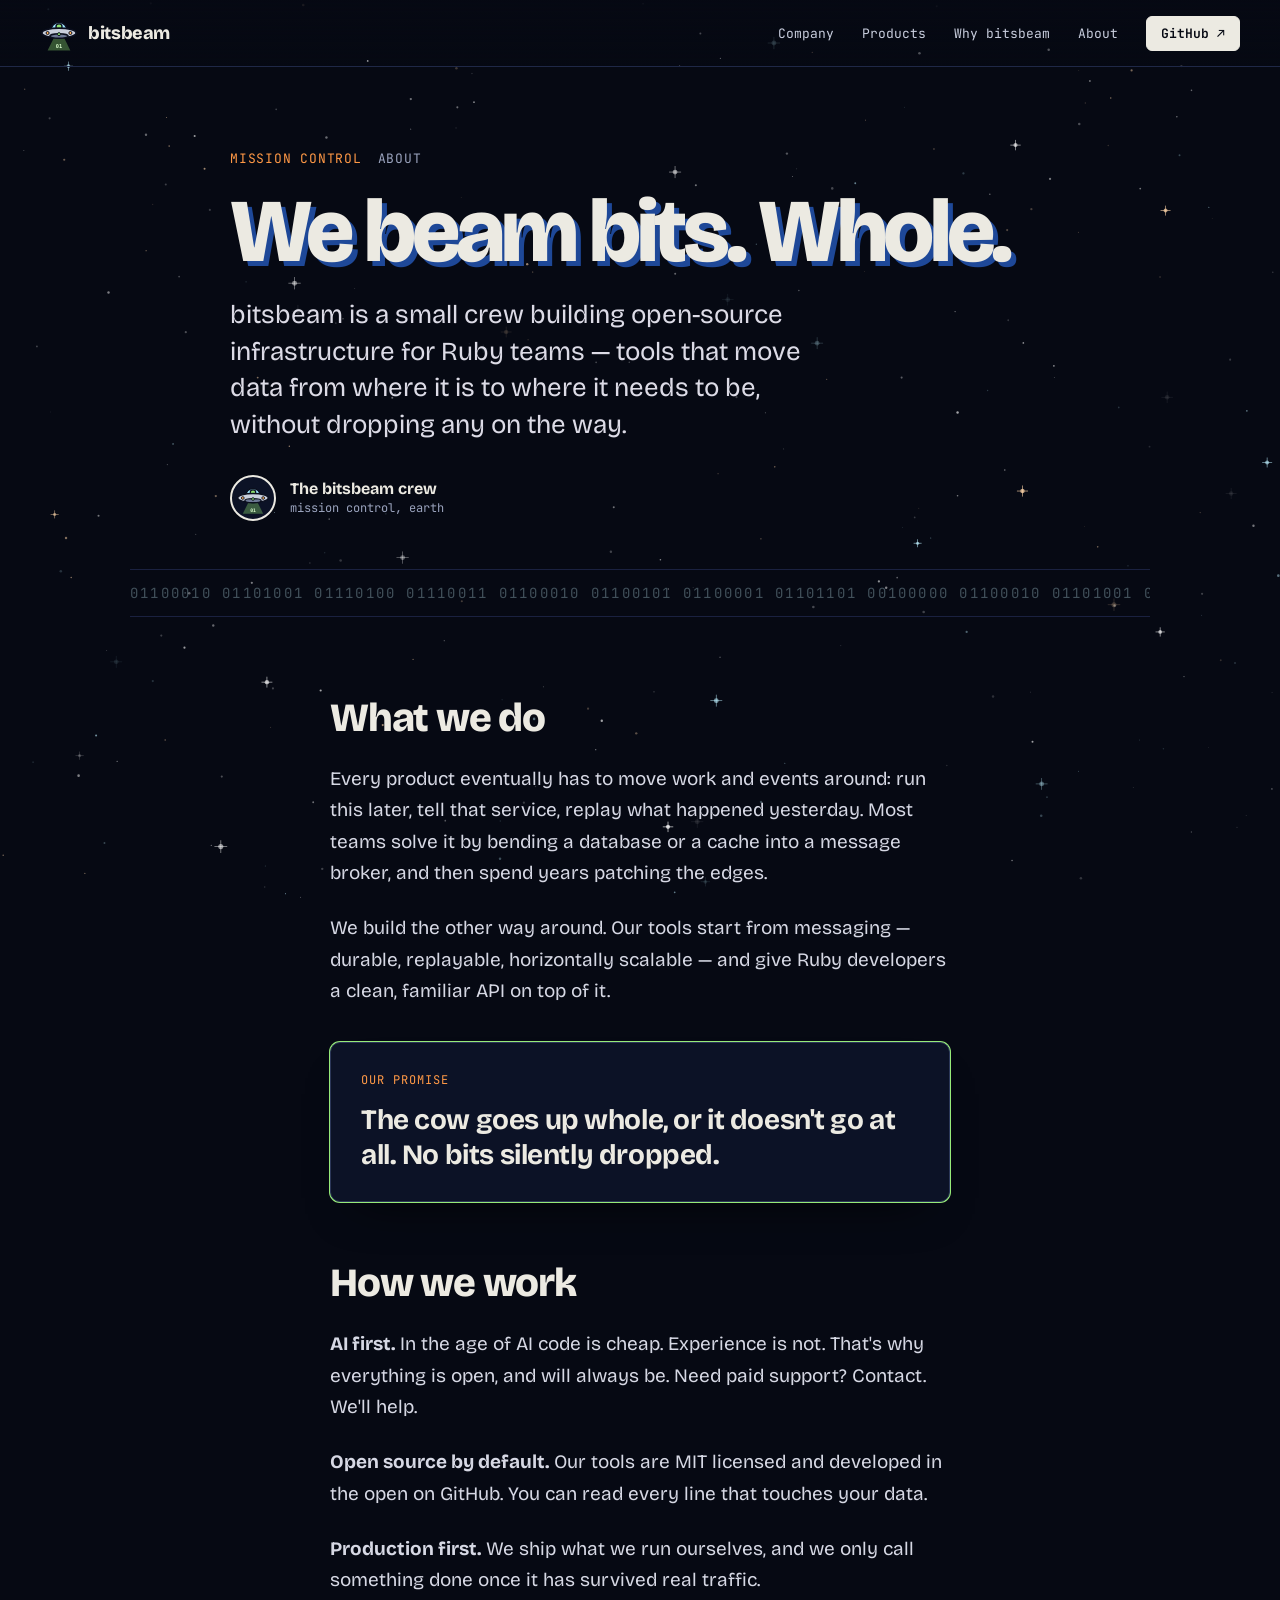
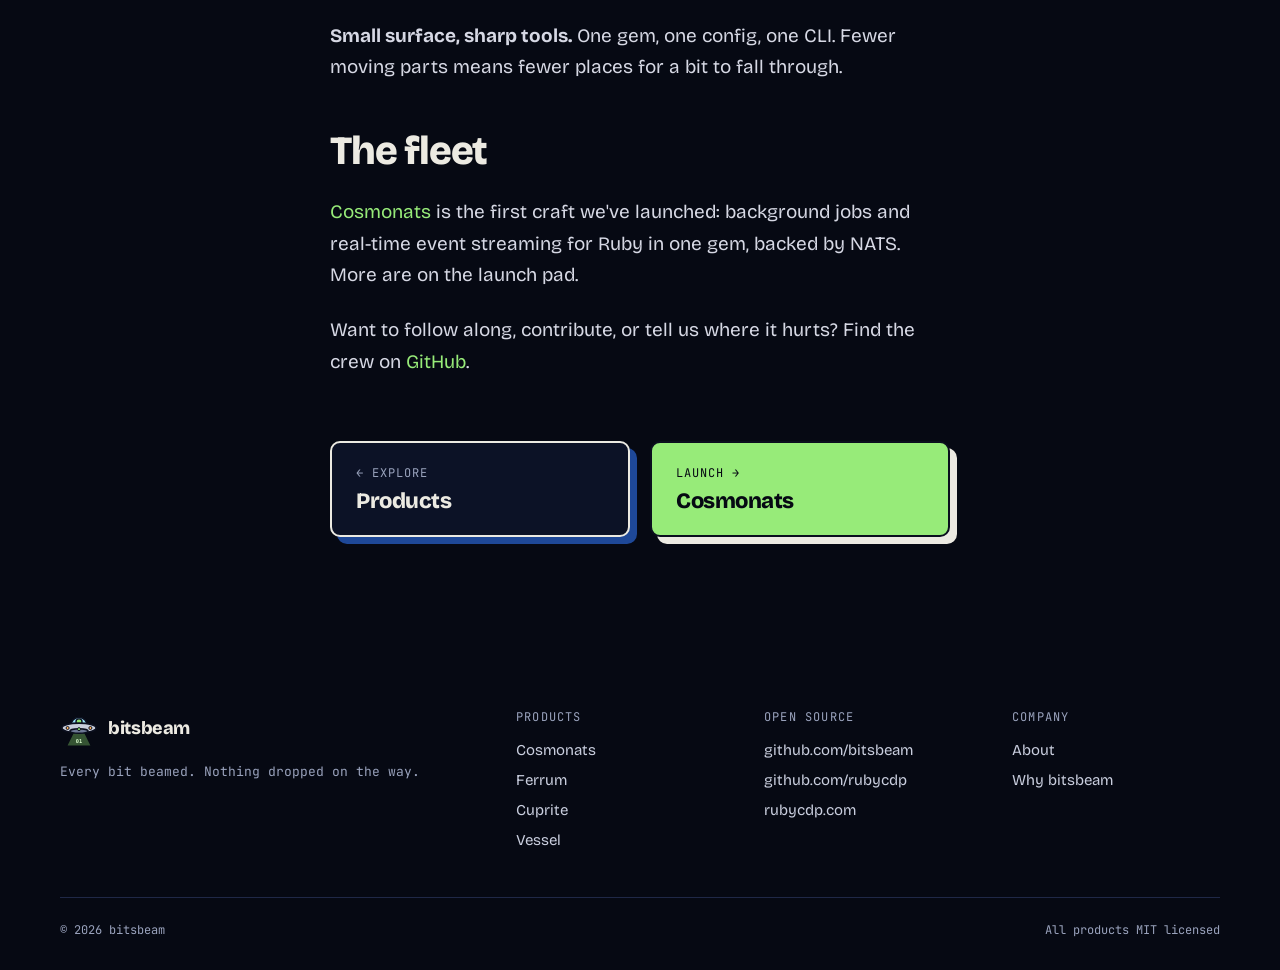
==== commit 0d38ec9f: "feat: redesign home page with company layout and landscape hero Apply the v2 design: centered hero o" ====
--- a/about.html
+++ b/about.html
@@ -66,28 +66,14 @@
       </aside>
 
       <h2>How we work</h2>
-      <p><strong>AI first.</strong> In the age of AI code is cheap. Experience is not. That's why everything is open, and will always be. Need paid support? <a href="#contact">Contact us</a>. We'll help.</p>
+      <p><strong>AI first.</strong> In the age of AI code is cheap. Experience is not. That's why everything is open, and will always be. Need paid support? Contact. We'll help.</p>
       <p><strong>Open source by default.</strong> Our tools are MIT licensed and developed in the open on GitHub. You can read every line that touches your data.</p>
       <p><strong>Production first.</strong> We ship what we run ourselves, and we only call something done once it has survived real traffic.</p>
       <p><strong>Small surface, sharp tools.</strong> One gem, one config, one CLI. Fewer moving parts means fewer places for a bit to fall through.</p>
 
-      <h2 id="contact">Get in touch</h2>
-      <p>Questions, ideas or paid support — beam us a message.</p>
-
-      <form class="panel contact-form" action="mailto:d.vorotilin@gmail.com" method="post" enctype="text/plain" data-contact>
-        <label class="field">
-          <span class="field__label">Name</span>
-          <input class="field__input" name="name" autocomplete="name" required>
-        </label>
-        <label class="field">
-          <span class="field__label">Message</span>
-          <textarea class="field__input" name="message" rows="6" required></textarea>
-        </label>
-        <button class="btn btn--primary" type="submit">Send →</button>
-        <p class="contact-form__status" data-contact-status aria-live="polite" hidden>
-          Opening your mail app… Nothing happened? Write to <a href="mailto:d.vorotilin@gmail.com">d.vorotilin@gmail.com</a>.
-        </p>
-      </form>
+      <h2>The fleet</h2>
+      <p><a href="https://cosmonats.bitsbeam.com">Cosmonats</a> is the first craft we've launched: background jobs and real-time event streaming for Ruby in one gem, backed by NATS. More are on the launch pad.</p>
+      <p>Want to follow along, contribute, or tell us where it hurts? Find the crew on <a href="https://github.com/bitsbeam">GitHub</a>.</p>
     </article>
 
     <nav class="post-pager" aria-label="More">
--- a/assets/application.css
+++ b/assets/application.css
@@ -867,37 +867,6 @@
   letter-spacing: -0.015em;
   text-wrap: pretty;
 }
-
-/* Contact form ------------------------------------------------------------ */
-.contact-form {
-  padding: 28px 30px;
-  display: flex;
-  flex-direction: column;
-  gap: 20px;
-}
-.contact-form .btn { align-self: flex-start; }
-.contact-form__status { font-family: var(--font-mono); font-size: 13px; line-height: 1.5; color: var(--color-muted); }
-.field { display: flex; flex-direction: column; gap: 8px; }
-.field__label {
-  font-family: var(--font-mono);
-  font-size: 12px;
-  color: var(--color-muted);
-  letter-spacing: 0.08em;
-  text-transform: uppercase;
-}
-.field__input {
-  width: 100%;
-  padding: 12px 14px;
-  font: inherit;
-  font-size: 17px;
-  color: var(--color-ink);
-  background: var(--color-bg);
-  border: 1px solid var(--color-line-2);
-  border-radius: var(--radius-sm);
-  transition: border-color .2s;
-}
-.field__input:focus { outline: none; border-color: var(--color-cyan); }
-textarea.field__input { resize: vertical; min-height: 140px; line-height: 1.5; }
 
 /* Comparison table -------------------------------------------------------- */
 .table-wrap { overflow-x: auto; border: 1.5px solid var(--color-line-2); border-radius: 16px; }
